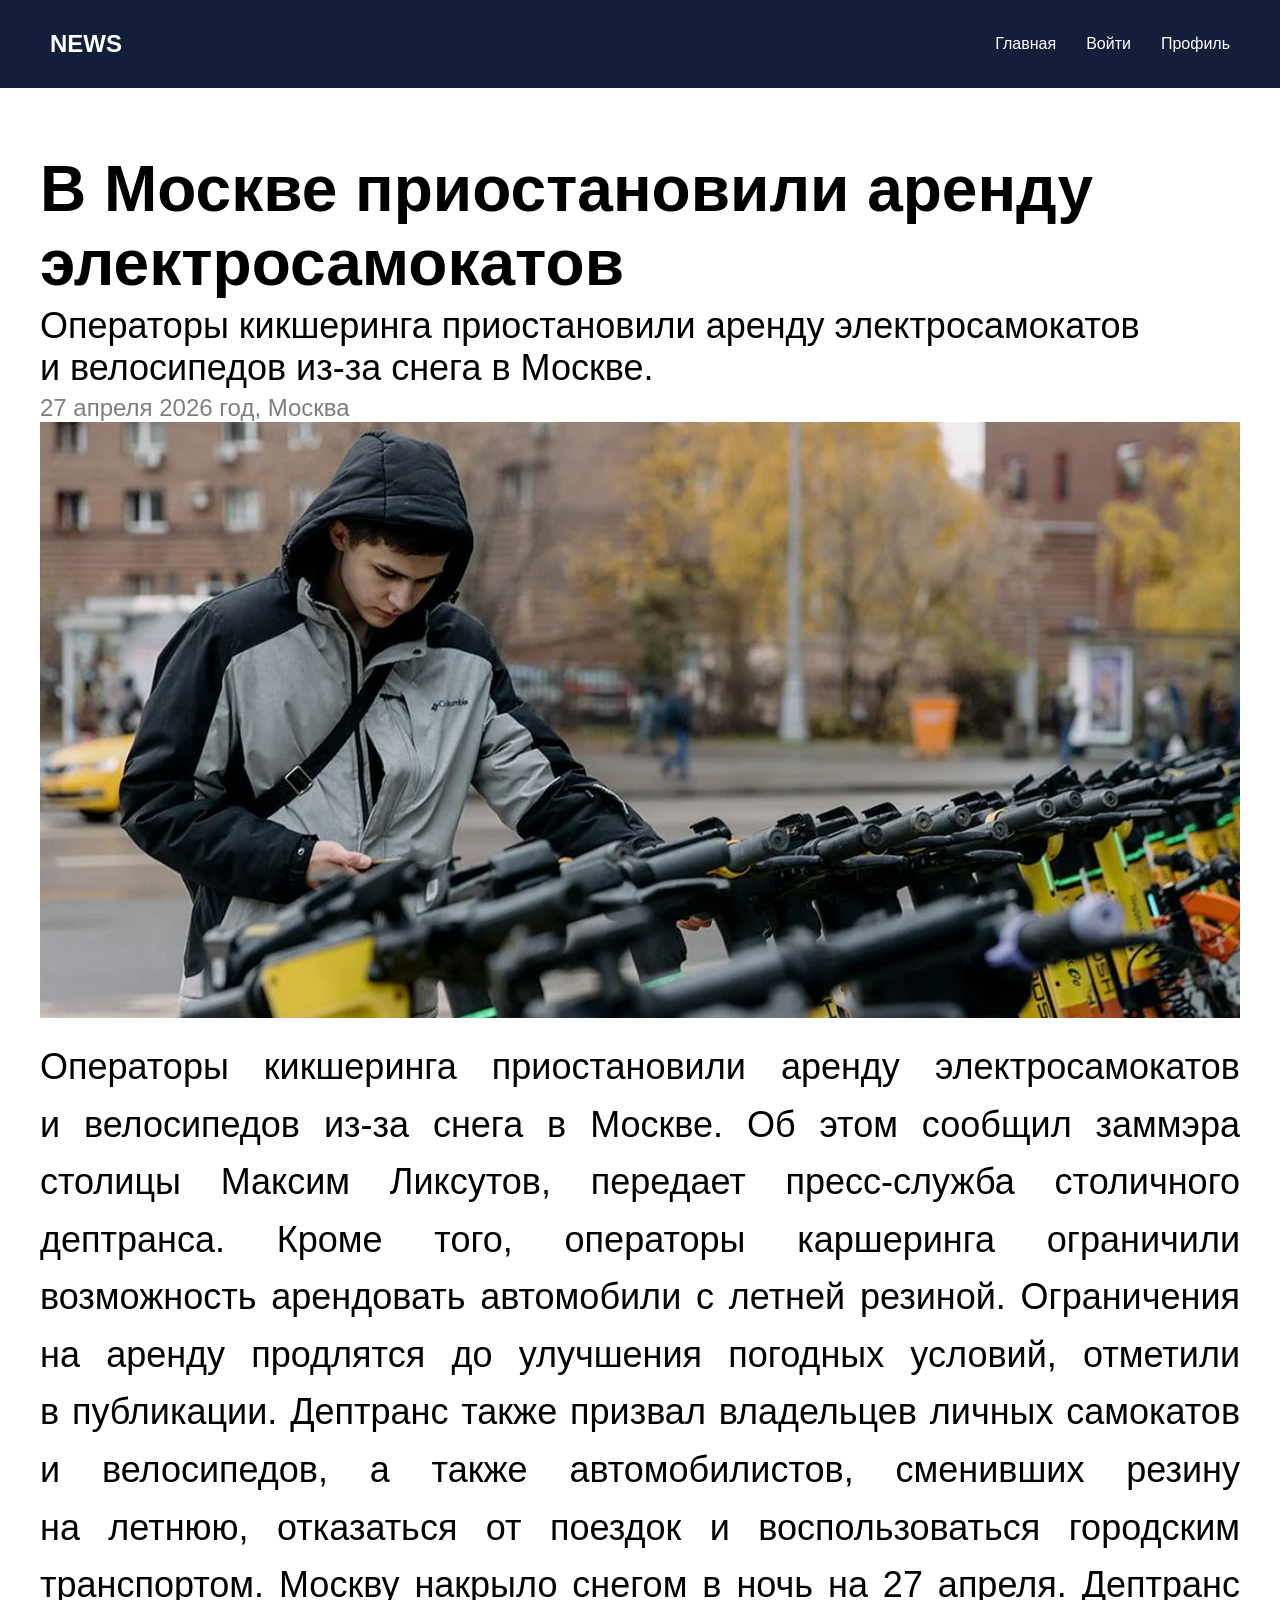
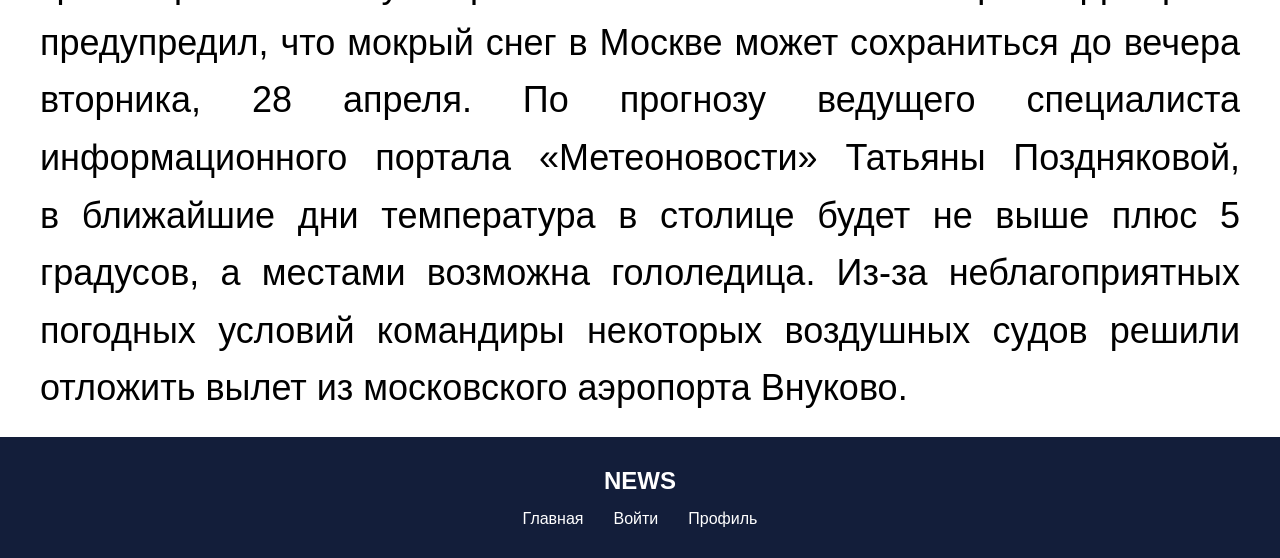
==== article.html @ 2db80577 "Создание страницы статья, но без комментариев" ====
<!DOCTYPE html>
<html lang="en">
<head>
    <meta charset="UTF-8">
    <meta name="viewport" content="width=device-width, initial-scale=1.0">
    <link rel="stylesheet" href="./css/style.css">
    <title>Статья</title>
</head>
<body>
    <header>
        <nav>
            <h2>NEWS</h2>
            <ul>
                <li>
                    <a href="index.html"> Главная</a>
                </li>
                <li>
                    <a href=""> Войти</a>
                </li>
                <li>
                    <a href="">Профиль</a>
                </li>
            </ul>
        </nav>
    </header>

    <main>
        <div class = "logo-article">
            <div>
                <h3>В Москве приостановили аренду электросамокатов</h3>
                <p>Операторы кикшеринга приостановили аренду электросамокатов и велосипедов из-за снега в Москве.</p>
                <p class = "date"> 27 апреля 2026 год, Москва</p>
            </div>
        </div>

        <div class = "photo-article"> 
            <img src="./img/a-1.png" alt = "">
        </div>

        <div class = "text">Операторы кикшеринга приостановили аренду электросамокатов и велосипедов из-за снега в Москве. Об этом сообщил заммэра столицы Максим Ликсутов,  передает пресс-служба столичного дептранса.

Кроме того, операторы каршеринга ограничили возможность арендовать автомобили с летней резиной. Ограничения на аренду продлятся до улучшения погодных условий, отметили в публикации.
Дептранс также призвал владельцев личных самокатов и велосипедов, а также  автомобилистов, сменивших резину на летнюю, отказаться от поездок  и воспользоваться городским транспортом.
Москву накрыло снегом в ночь на 27 апреля. Дептранс предупредил, что мокрый  снег в Москве может сохраниться до вечера вторника, 28 апреля.  По прогнозу ведущего специалиста информационного портала «Метеоновости»  Татьяны Поздняковой, в ближайшие дни температура в столице будет не выше плюс 5 градусов, а местами возможна гололедица.
Из-за неблагоприятных погодных условий командиры некоторых воздушных судов решили отложить вылет из московского аэропорта Внуково.
</div>
    </main>





    <footer>
        <nav>
            <h2>NEWS</h2>
            <ul>
                <li>
                    <a href="index.html"> Главная</a>

                </li>
                <li>
                    <a href=""> Войти</a>
                </li>
                <li>
                    <a href="">Профиль</a>
                </li>
            </ul>
        </nav>
    </footer>


</body>
</html>
---- css/style.css ----
body{
    padding: 0;
    margin: 0;
    font-family: Arial, Helvetica, sans-serif;
}

header {
    width: 100%;
    height: auto;
    background-color: rgb(19, 30, 58);
    padding: 30px;
    box-sizing: border-box;
    color: white;
}
nav{
    width: 100%;
    height: auto;
    display: flex;
    justify-content: space-between; 
    align-items: center; 
    padding: 0 20px; 
    box-sizing: border-box;
}

nav > h2 {
    margin: 0; 
}

nav > ul {
    display: flex;
    justify-content: flex-end;
    gap: 30px; 
    margin: 0;
    padding: 0;
    color: white;
}

nav > ul > li{
    list-style-type: none;
}

nav > ul>li>a {
    color: white;
    text-decoration: none;
}


.info-banner img {
    width: 100%;
    height: auto;

}

.container {
    margin-left: 20px;
}


nav > ul>li>a {
    color: white;
    text-decoration: none;
}
.featured{
    display: flex;
}
.featured-title{
    font-size: xx-large;
    margin-left: 20px;
}

.featured-text{
    font-size: x-large;
    margin-left: 20px;
}

.lenta {
    font-size: xx-large;
}
.section-title{
    font-size: xx-large;
}

.lenta-choice>a {
    text-decoration: none;    
    color: black;             
    background-color: rgba(0, 0, 0, 0.485); 
    padding: 5px 10px;      
    border-radius: 4px;     
    display: inline-block;      
}

.card-list{
    margin-top: 10px;
    margin-bottom: 20px;
}

.card{
    display: flex;
}


.card-title{
    margin-left: 20px;
    font-size: xx-large;
}

.card-text{
    margin-left: 20px;
    font-size: large;
    color: rgba(0, 0, 0, 0.485);
}

footer{
    width: 100%;
    height: auto;
    background-color: rgb(19, 30, 58);
    padding: 30px;
    box-sizing: border-box;
    color: white;

}

footer> nav > h2{
    text-align: center;
}

footer> nav {
    flex-direction: column; 
    justify-content: center; 
    align-items: center;    
    gap: 15px;           
}

footer>nav > ul {
    justify-content: center; 
    padding: 0;
}

/* статья */

.lenta-article{
    margin-left: 20px;
}

h3{
    font-size: 64px;
    margin-left: 40px;
    margin-bottom: 0px; 
}

p{ 
    font-size: 36px;
    margin-left: 40px;
    margin-top: 5px;
    margin-bottom: 0px;
}


.date {
    color: rgba(0, 0, 0, 0.505);
    font-size: 24px;
    margin-top: 5px;
    margin-left: 40px;
}

.photo-article{
    display: flex;
    justify-content: center;
    padding: 0 40px;
}


.photo-article>img {
  width: 100%;
  height: auto;
}


.text {
    display: flex;
    justify-content: center;
    padding: 0 40px;
    margin-top: 20px;
    margin-bottom: 20px;
    font-size: 36px;
    line-height: 1.6;
    text-align: justify;
    
}
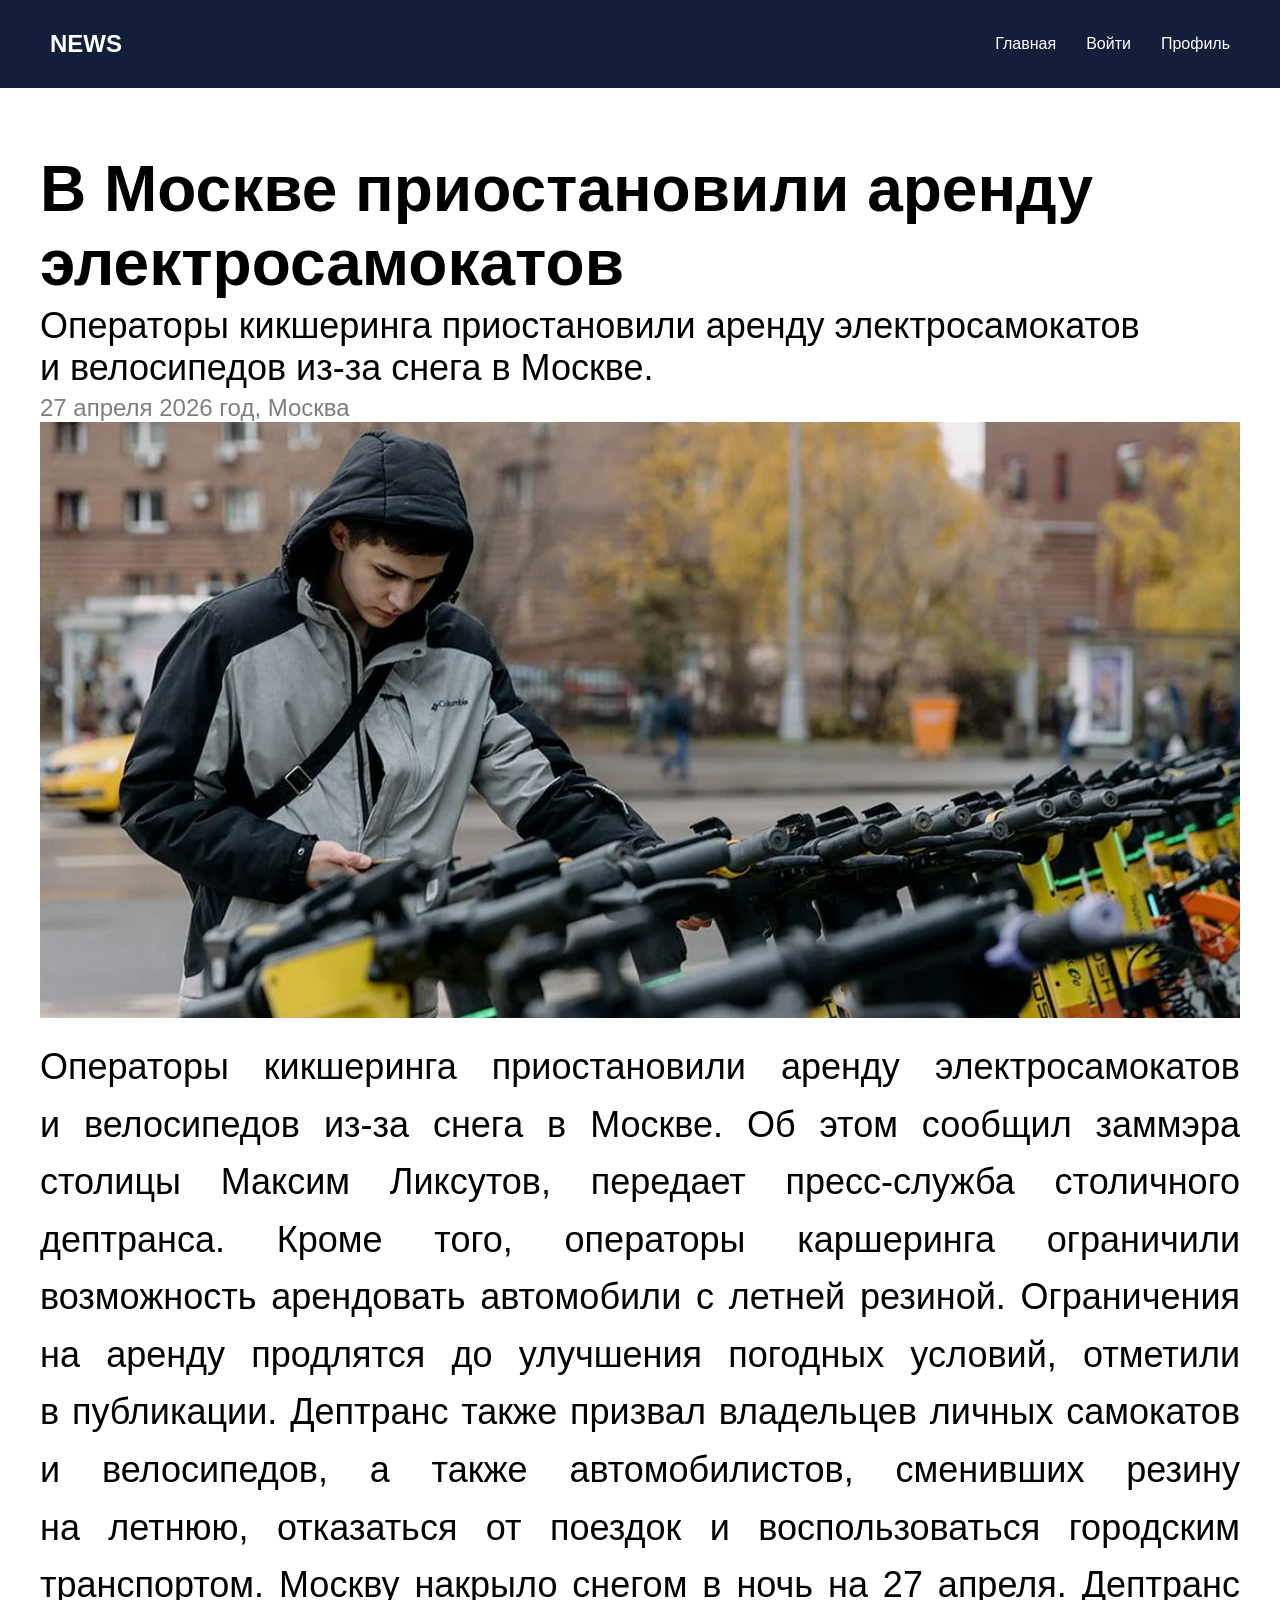
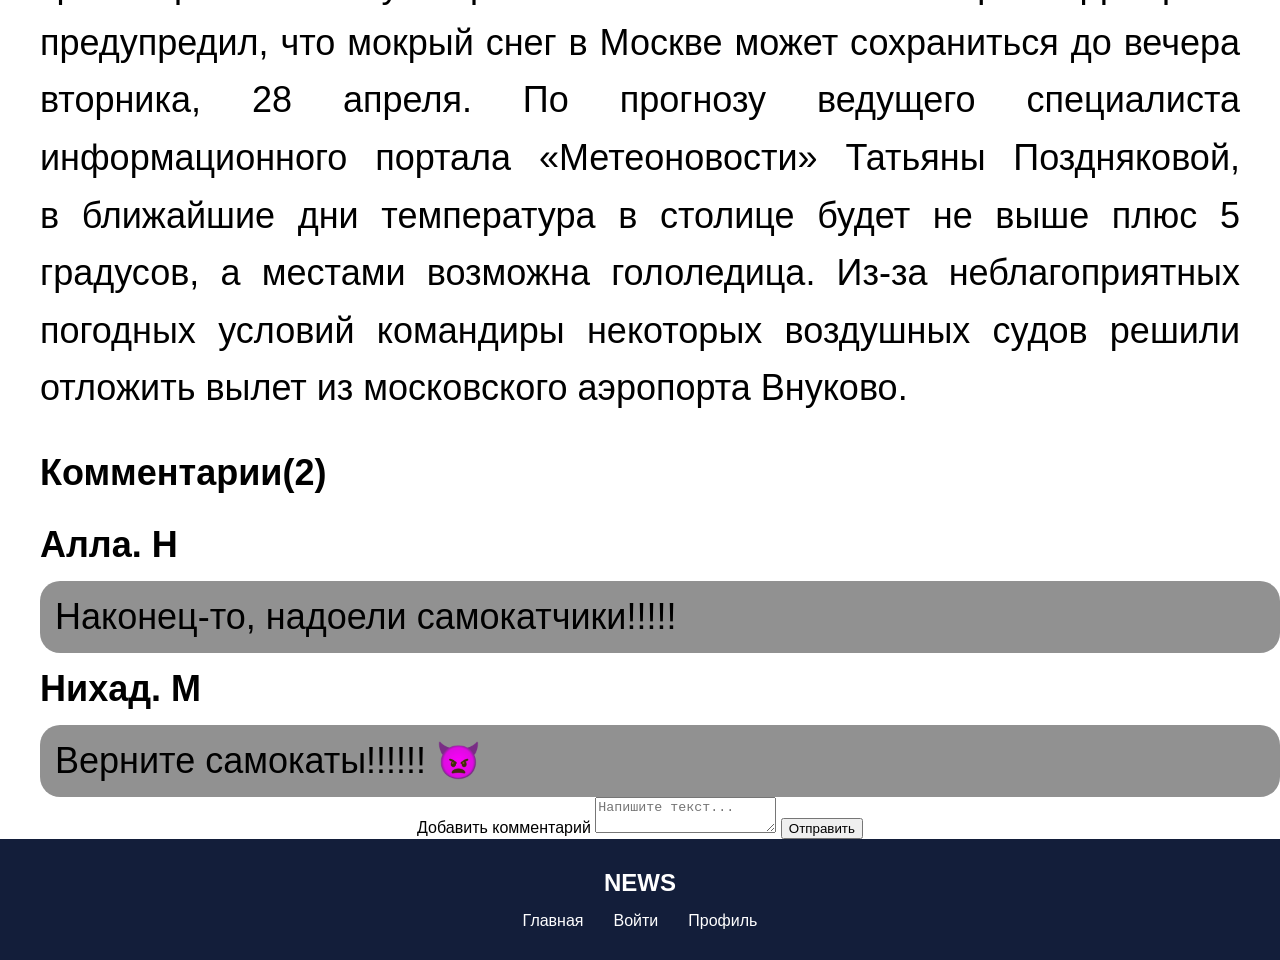
==== commit 718f8e85: "Создание страницы статья" ====
--- a/article.html
+++ b/article.html
@@ -44,11 +44,35 @@
 Москву накрыло снегом в ночь на 27 апреля. Дептранс предупредил, что мокрый  снег в Москве может сохраниться до вечера вторника, 28 апреля.  По прогнозу ведущего специалиста информационного портала «Метеоновости»  Татьяны Поздняковой, в ближайшие дни температура в столице будет не выше плюс 5 градусов, а местами возможна гололедица.
 Из-за неблагоприятных погодных условий командиры некоторых воздушных судов решили отложить вылет из московского аэропорта Внуково.
 </div>
-    </main>
+
+    <div class ="comment-container">
+
+
+        <div class = "title-comment">Комментарии(2)</div>
+        <div class = "comment">
+            <div class = "author"> Алла. Н</div>
+            <div class = "name-comment">Наконец-то, надоели самокатчики!!!!!</div>
+        </div>
+
+        <div class = "comment">
+            <div class = "author"> Нихад. М</div>
+            <div class = "name-comment">Верните самокаты!!!!!! 👿</div>
+        </div>
+
+        <div class = "add-comment">
+            <label class = "add-comment-label"> Добавить комментарий</label>
+            <textarea class = "input-comment" placeholder="Напишите текст..."></textarea>
+            <button class = "send-button ">Отправить</button>
+        </div>
 
 
 
 
+    </div>
+
+
+
+    </main>
 
     <footer>
         <nav>
--- a/css/style.css
+++ b/css/style.css
@@ -188,4 +188,41 @@
     
 }
 
-
+/* комменты */
+
+.comment-container{
+    width: 100%;
+    height: auto;
+    margin: 0 auto;
+    border-radius: 20px;
+    text-align: center;
+}
+
+.title-comment {
+    font-size: 36px;
+    margin-left: 20px;
+    padding: 15px 20px;
+    text-align: left;
+    font-weight: bold;
+
+}
+
+.author {
+    font-size: 36px;
+    margin-left: 20px;
+    padding: 15px 20px;
+    text-align: left;
+    font-weight: bold;
+}
+
+.name-comment{
+    text-align: left;
+    font-size: 36px;
+    margin-left: 40px;
+    background-color: rgba(0, 0, 0, 0.43);
+    border-radius: 20px;
+    padding: 15px;
+
+}
+
+
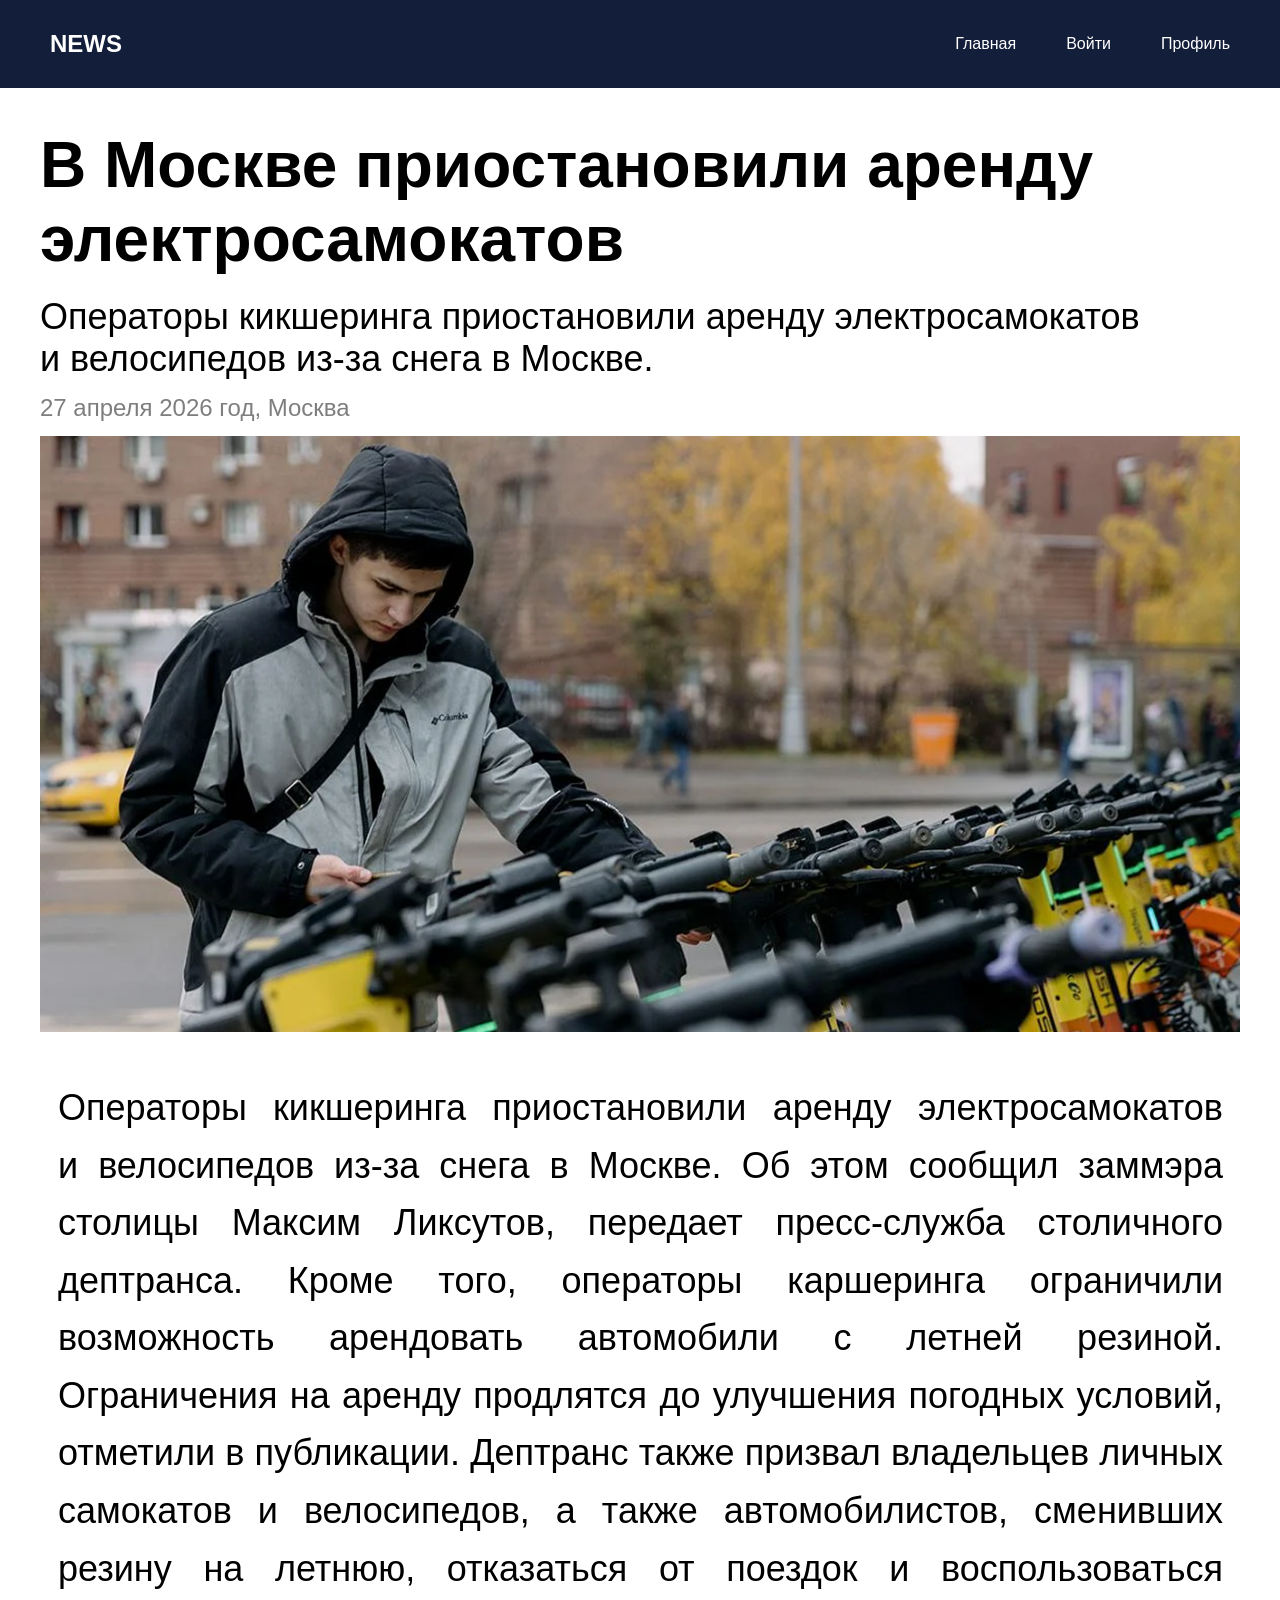
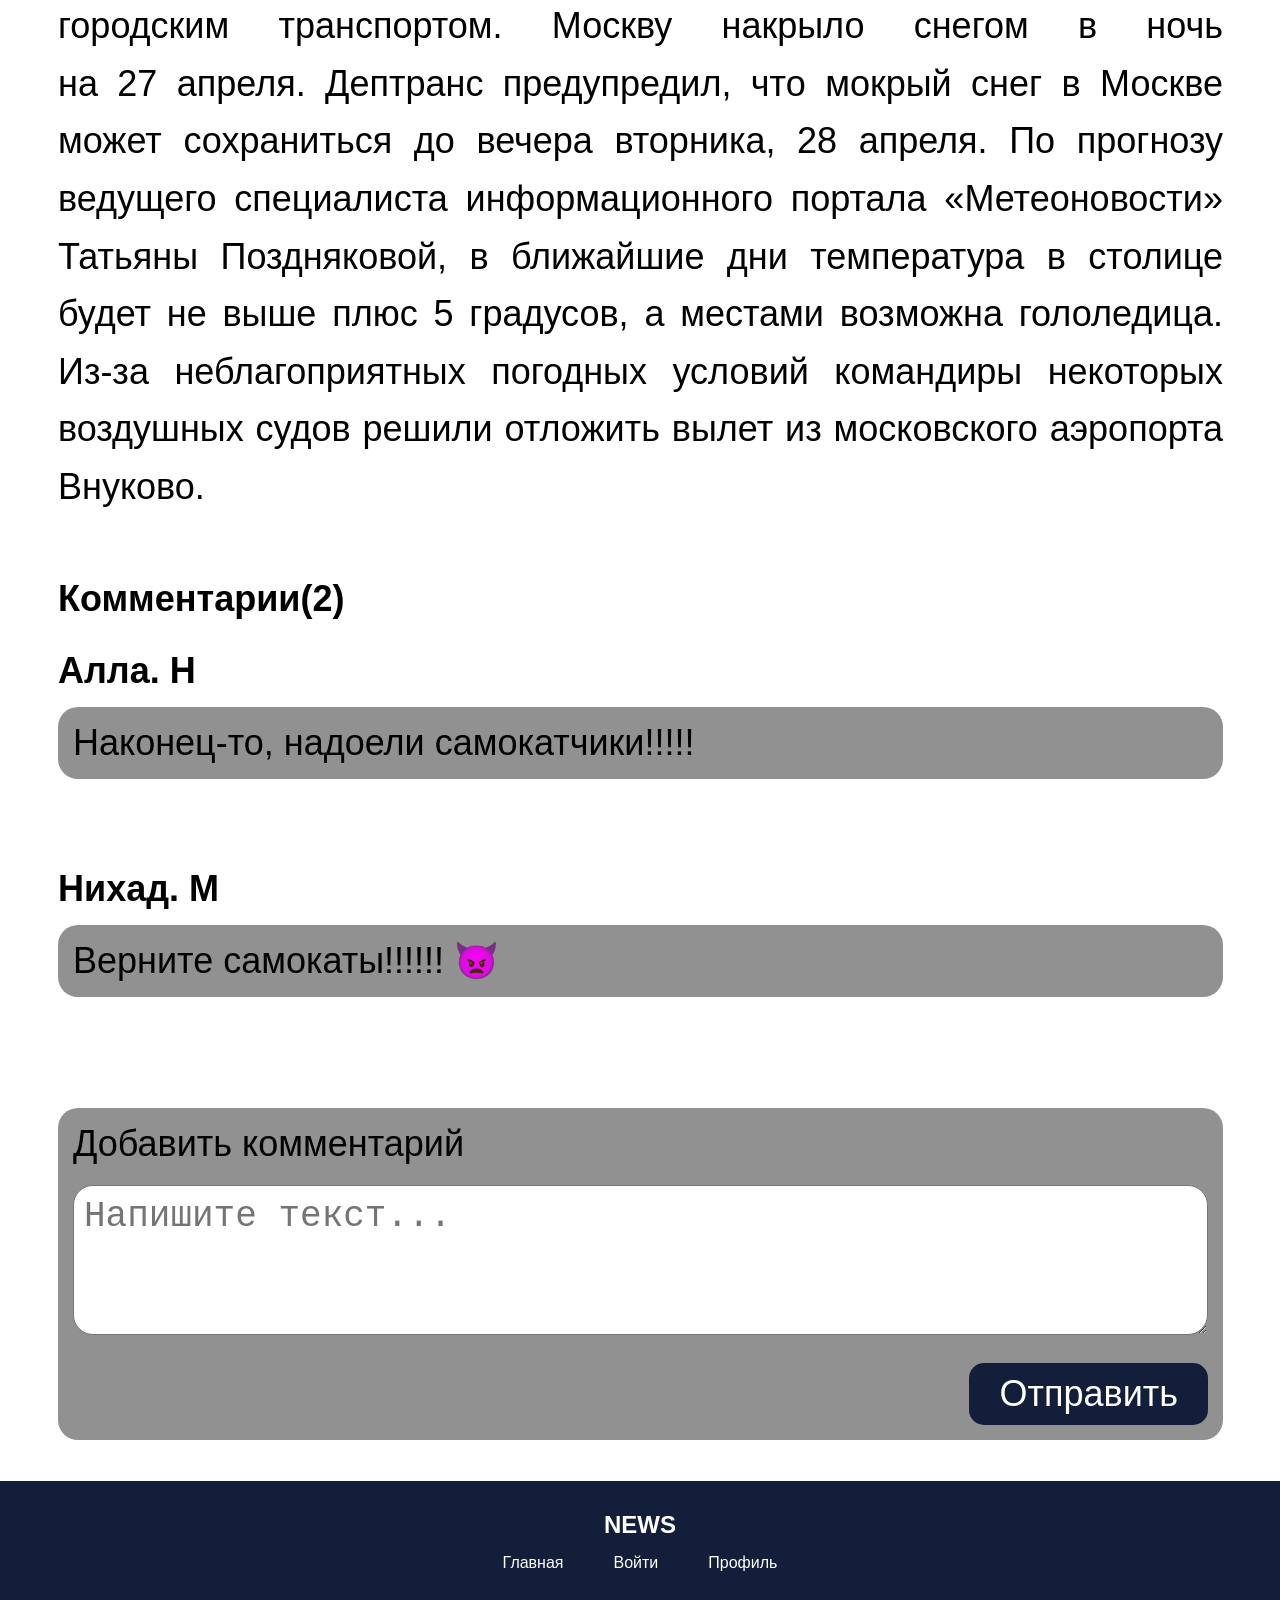
==== commit 27115c2d: "Полностью готова страница статья" ====
--- a/article.html
+++ b/article.html
@@ -15,10 +15,10 @@
                     <a href="index.html"> Главная</a>
                 </li>
                 <li>
-                    <a href=""> Войти</a>
+                    <a href="news.html"> Войти</a>
                 </li>
                 <li>
-                    <a href="">Профиль</a>
+                    <a href="profile.html">Профиль</a>
                 </li>
             </ul>
         </nav>
@@ -65,11 +65,7 @@
             <button class = "send-button ">Отправить</button>
         </div>
 
-
-
-
     </div>
-
 
 
     </main>
@@ -83,10 +79,10 @@
 
                 </li>
                 <li>
-                    <a href=""> Войти</a>
+                    <a href="news.html"> Войти</a>
                 </li>
                 <li>
-                    <a href="">Профиль</a>
+                    <a href="profile.html">Профиль</a>
                 </li>
             </ul>
         </nav>
--- a/css/style.css
+++ b/css/style.css
@@ -28,8 +28,7 @@
 
 nav > ul {
     display: flex;
-    justify-content: flex-end;
-    gap: 30px; 
+    gap: 50px; 
     margin: 0;
     padding: 0;
     color: white;
@@ -89,6 +88,7 @@
     display: inline-block;      
 }
 
+
 .card-list{
     margin-top: 10px;
     margin-bottom: 20px;
@@ -144,15 +144,16 @@
 
 h3{
     font-size: 64px;
+    margin-top: 40px;
     margin-left: 40px;
-    margin-bottom: 0px; 
+    margin-bottom: 20px; 
 }
 
 p{ 
     font-size: 36px;
     margin-left: 40px;
     margin-top: 5px;
-    margin-bottom: 0px;
+    margin-bottom: 14px;
 }
 
 
@@ -177,52 +178,104 @@
 
 
 .text {
-    display: flex;
-    justify-content: center;
-    padding: 0 40px;
-    margin-top: 20px;
-    margin-bottom: 20px;
+    display: block; 
+    margin-left: 58px;
+    margin-right: 57px;
+    margin-top: 47px;
+    margin-bottom: 47px;
+    
     font-size: 36px;
     line-height: 1.6;
     text-align: justify;
+}
+
+/* комменты */
+
+.comment-container {
+    display: block;
+    margin-left: 58px;
+    margin-right: 57px;
+    width: auto;
+    height: auto;
+    border-radius: 20px;
+}
+
+
+.title-comment {
+    font-size: 36px;
+    font-weight: bold;
+    text-align: left;
+    margin-left: 0; 
+    padding: 15px 0;
+}
+
+.author {
+    font-size: 36px;
+    font-weight: bold;
+    text-align: left;
+    margin-left: 0; 
+    padding: 15px 0;
+}
+
+
+.name-comment{
+
+    text-align: left;
+    font-size: 36px;
+    background-color: rgba(0, 0, 0, 0.43);
+    border-radius: 20px;
+    padding: 15px;
+    margin-bottom: 74px;
+    margin-left: 0;
+    margin-right: 0;
+}
+
+.add-comment-label{
+    text-align: left;
+    font-size: 36px;
+    margin-bottom: 20px;
+
     
 }
 
-/* комменты */
-
-.comment-container{
-    width: 100%;
-    height: auto;
-    margin: 0 auto;
-    border-radius: 20px;
-    text-align: center;
-}
-
-.title-comment {
-    font-size: 36px;
-    margin-left: 20px;
-    padding: 15px 20px;
-    text-align: left;
-    font-weight: bold;
-
-}
-
-.author {
-    font-size: 36px;
-    margin-left: 20px;
-    padding: 15px 20px;
-    text-align: left;
-    font-weight: bold;
-}
-
-.name-comment{
-    text-align: left;
-    font-size: 36px;
-    margin-left: 40px;
+.add-comment{
+
+    margin-top: 111px;
+    text-align: left;
+    font-size: 36px;
     background-color: rgba(0, 0, 0, 0.43);
     border-radius: 20px;
     padding: 15px;
-
-}
-
-
+    margin-bottom: 41px;
+    margin-left: 0;
+    margin-right: 0;
+    display: flex;   
+    flex-direction: column;
+
+}
+
+.input-comment{
+    width: 100%;
+    height: 150px; 
+    padding: 10px; 
+    box-sizing: border-box; 
+    resize: vertical; 
+    font-size: 36px;
+    color: rgba(0, 0, 0, 0.43);
+    border-radius: 20px;
+
+}
+
+.send-button {
+    color: white;
+    background-color: rgb(19, 30, 58);
+    font-size: 36px;
+    margin-top: 28px;
+    align-self: flex-end;
+    border: none;
+    border-radius: 15px;
+    padding: 10px 30px;  
+    cursor: pointer;
+    
+}
+
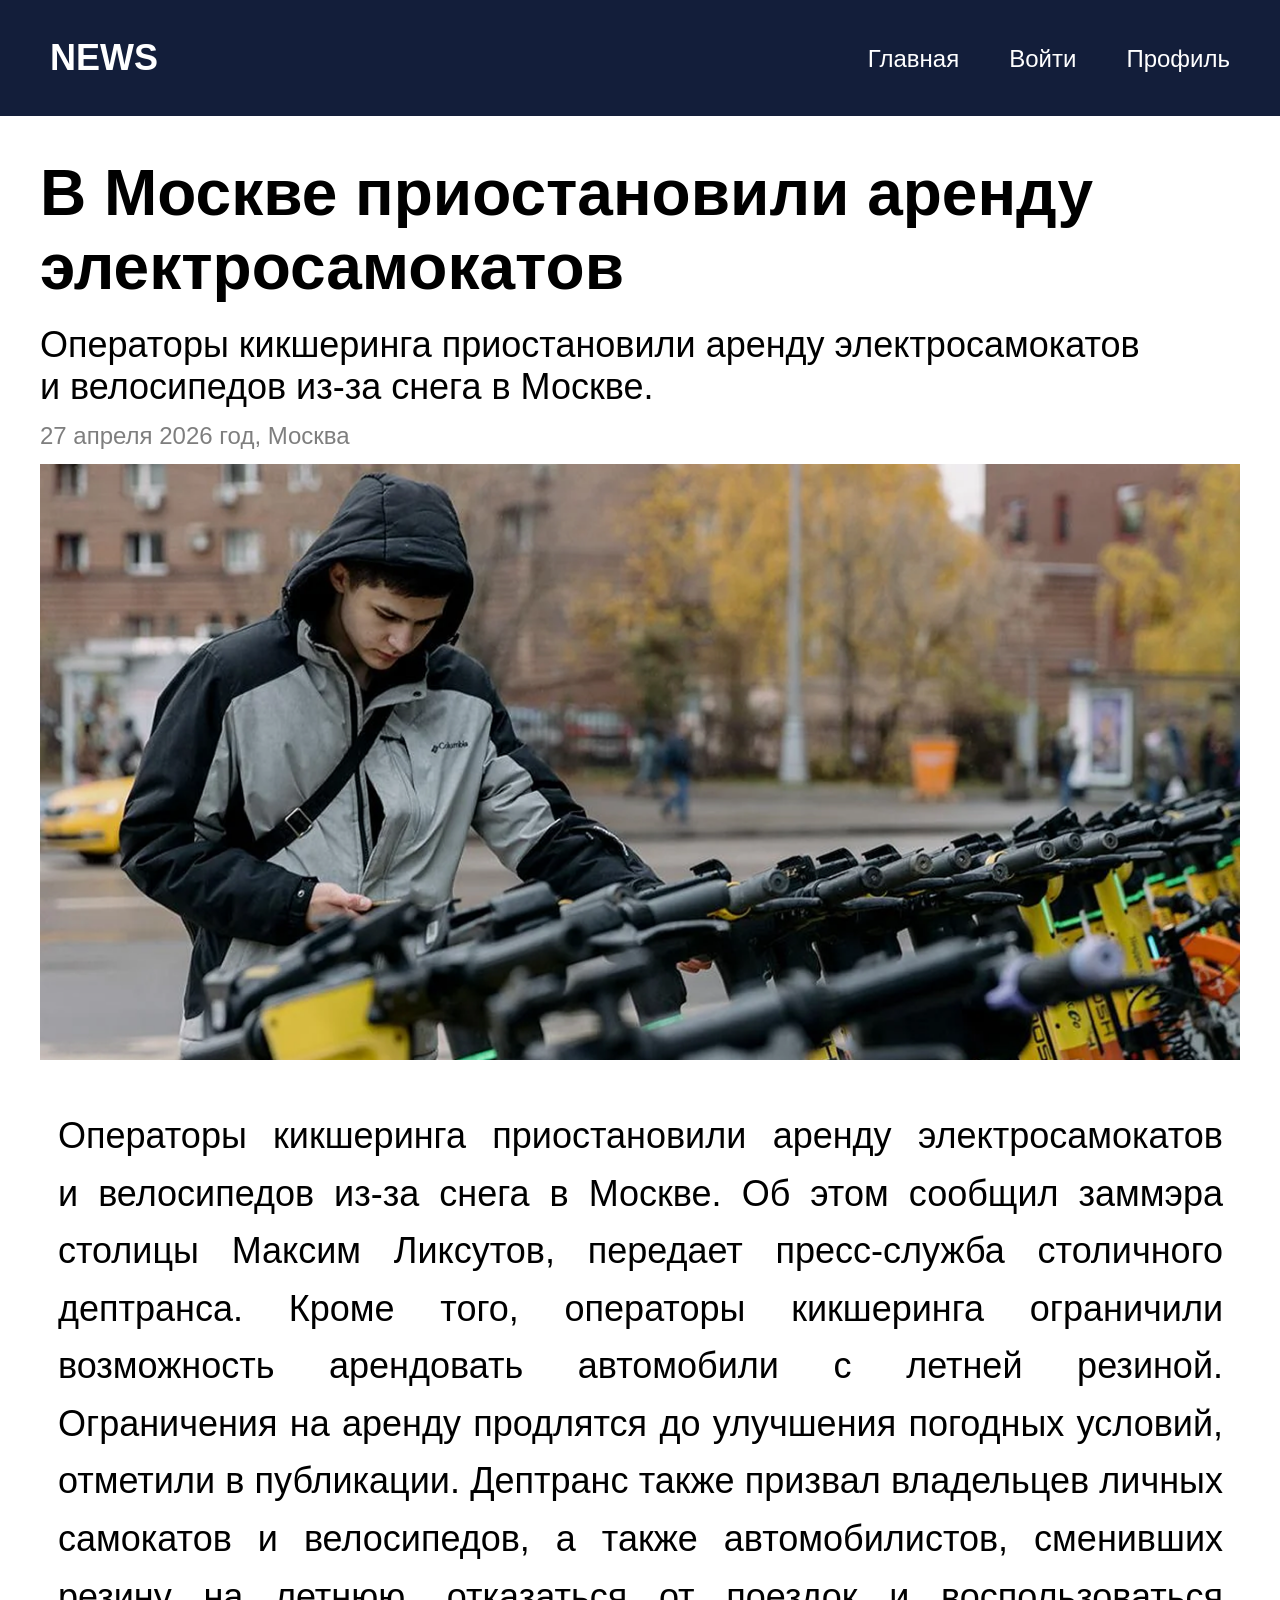
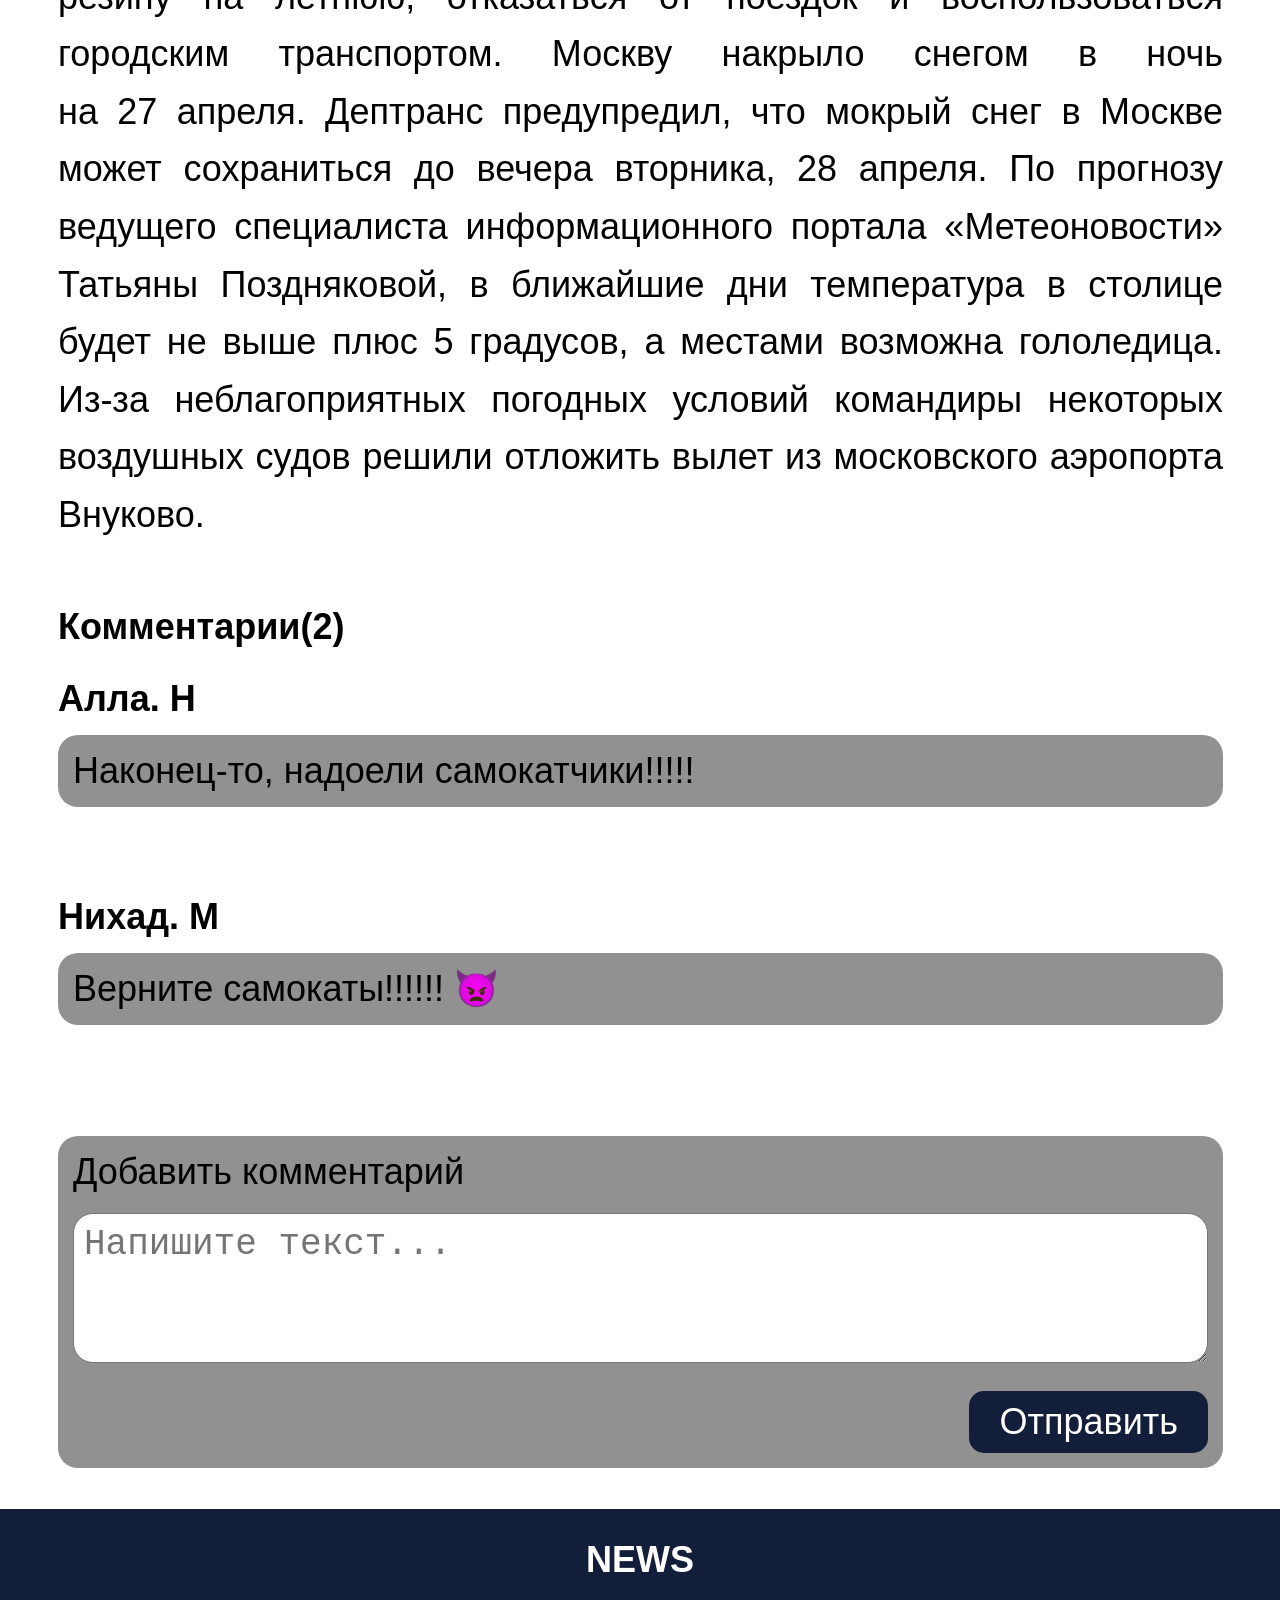
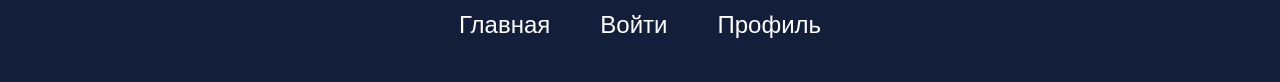
==== commit 032f242d: "Адаптация под телефон полностью готова статья" ====
--- a/article.html
+++ b/article.html
@@ -39,7 +39,7 @@
 
         <div class = "text">Операторы кикшеринга приостановили аренду электросамокатов и велосипедов из-за снега в Москве. Об этом сообщил заммэра столицы Максим Ликсутов,  передает пресс-служба столичного дептранса.
 
-Кроме того, операторы каршеринга ограничили возможность арендовать автомобили с летней резиной. Ограничения на аренду продлятся до улучшения погодных условий, отметили в публикации.
+Кроме того, операторы кикшеринга ограничили возможность арендовать автомобили с летней резиной. Ограничения на аренду продлятся до улучшения погодных условий, отметили в публикации.
 Дептранс также призвал владельцев личных самокатов и велосипедов, а также  автомобилистов, сменивших резину на летнюю, отказаться от поездок  и воспользоваться городским транспортом.
 Москву накрыло снегом в ночь на 27 апреля. Дептранс предупредил, что мокрый  снег в Москве может сохраниться до вечера вторника, 28 апреля.  По прогнозу ведущего специалиста информационного портала «Метеоновости»  Татьяны Поздняковой, в ближайшие дни температура в столице будет не выше плюс 5 градусов, а местами возможна гололедица.
 Из-за неблагоприятных погодных условий командиры некоторых воздушных судов решили отложить вылет из московского аэропорта Внуково.
--- a/css/style.css
+++ b/css/style.css
@@ -3,7 +3,7 @@
     margin: 0;
     font-family: Arial, Helvetica, sans-serif;
 }
-
+/*шапка*/
 header {
     width: 100%;
     height: auto;
@@ -21,6 +21,9 @@
     padding: 0 20px; 
     box-sizing: border-box;
 }
+h2{
+    font-size: 36px;
+}
 
 nav > h2 {
     margin: 0; 
@@ -41,42 +44,66 @@
 nav > ul>li>a {
     color: white;
     text-decoration: none;
-}
-
-
-.info-banner img {
+    font-size: 24px;
+}
+
+nav > ul>li>a:hover{
+    color: rgba(255, 255, 255, 0.539);
+}
+
+/*баннер с кнопкоф*/
+.info-banner {
+    position: relative;
+    display: inline-block; 
+    width: 100%;
+}
+
+.info-banner > img {
     width: 100%;
     height: auto;
-
-}
-
+    display: block;
+}
+
+
+/*контент на стр*/
 .container {
+    margin-left: 29px;
+    margin-right: 28px;
+}
+
+.section-title{
+    margin-top: 44px;
+    font-size: 40px;
+}
+
+
+nav > ul>li>a {
+    color: white;
+    text-decoration: none;
+}
+nav > ul>li>a:hover{
+    color: rgba(0, 0, 0, 0.500);
+}
+
+/*главная новость*/ 
+.featured{
+    display: flex;
+}
+.featured-title{
+    font-size: 48px;
     margin-left: 20px;
 }
 
-
-nav > ul>li>a {
-    color: white;
-    text-decoration: none;
-}
-.featured{
-    display: flex;
-}
-.featured-title{
-    font-size: xx-large;
+.featured-text{
+    font-size: 24px;
     margin-left: 20px;
 }
 
-.featured-text{
-    font-size: x-large;
-    margin-left: 20px;
-}
-
 .lenta {
-    font-size: xx-large;
+    font-size: 40px;
 }
 .section-title{
-    font-size: xx-large;
+    font-size: 36px;
 }
 
 .lenta-choice>a {
@@ -85,31 +112,38 @@
     background-color: rgba(0, 0, 0, 0.485); 
     padding: 5px 10px;      
     border-radius: 4px;     
-    display: inline-block;      
-}
-
-
+    display: inline-block;  
+    margin-bottom: 35px;   
+}
+
+.lenta-choice>a:hover {
+    color:rgba(255, 255, 255, 0.498);
+}
+
+/*лента новостей*/
 .card-list{
     margin-top: 10px;
-    margin-bottom: 20px;
+    margin-bottom: 63px;
 }
 
 .card{
     display: flex;
+    margin-bottom: 15px;
 }
 
 
 .card-title{
+    margin-top: auto;
     margin-left: 20px;
-    font-size: xx-large;
+    font-size: 36px;
 }
 
 .card-text{
     margin-left: 20px;
-    font-size: large;
+    font-size: 20px;
     color: rgba(0, 0, 0, 0.485);
 }
-
+/*подвал*/
 footer{
     width: 100%;
     height: auto;
@@ -279,3 +313,312 @@
     
 }
 
+.send-button:hover {
+    color:rgba(255, 255, 255, 0.498);
+}
+
+/* страница входа*/
+
+.banner-btn2 {
+    position: absolute; 
+    top: 250px;
+    left: 55px;
+    color: white;
+    background-color: red;
+    padding: 15px 50px;
+    font-size: 20px;
+    border-radius: 20px;
+    text-decoration: none;
+    white-space: nowrap;
+}
+.banner-btn2:hover {
+    color:rgba(255, 255, 255, 0.498);
+}
+
+
+.content-news {
+    position: relative;
+    height: 1000px;  
+}
+
+.prem {
+    position: absolute;
+    left: 850px;
+    top: 70px;
+    width: 590px;
+    height: 673px;
+    padding: 20px;
+    box-sizing: border-box;
+    background-color: rgba(0, 0, 0, 0.375);
+    border-radius: 20px;
+}
+
+.prem > h2{
+    font-size: 36px;
+    display: flex;
+    justify-content: center;
+
+}
+ul>li{
+    font-size: 28px;
+    line-height: 2;
+}
+.btn-3{
+    background-color:rgb(19, 30, 58);
+    color: white;
+    padding: 15px 25px;
+    border-radius: 20px;
+    font-size: 30px;
+    cursor: pointer;
+    text-align: center;
+    display: block;
+    margin-left: 45px;
+    margin-right: 45px;
+    border: none;
+}
+.btn-3:hover {
+    color:rgba(255, 255, 255, 0.498);
+}
+
+/*блок войти*/
+.content-news{
+    display: flex;
+
+}
+
+.login-block {
+    position: absolute;
+    left: 84px;
+    top: 60px;
+}
+
+.input-field{
+    margin-top: 36px;
+    margin-bottom: 37px;
+    border-radius: 20px;
+    font-size: 36px;
+    padding: 15px 35px;
+    width: 595px;
+    height: auto;
+
+}
+.btn-login{
+    width: 670px;
+    height: auto;
+    background-color: rgb(19, 30, 58);
+    color: white;
+    font-size: 36px;
+    border-radius: 20px;
+    padding: 15px 35px;
+    cursor: pointer;
+}
+.btn-login:hover {
+    color:rgba(255, 255, 255, 0.498);
+}
+
+.login-title{
+    font-size: 48px;
+    display: flex;
+    justify-content: center;
+}
+
+.vxod{
+    font-size: 36px;
+    background: none;
+    border: none;
+    cursor: pointer;
+    color: black;
+    padding: 10px 20px;
+    transition: 0.3s;  
+}
+
+.vxod:hover {
+    color:rgba(0, 0, 0, 0.492);
+}
+.reg{
+    font-size: 36px;
+    background: none;
+    border: none;
+    cursor: pointer;
+    color: black;
+    padding: 10px 20px;
+    transition: 0.3s;  
+}
+
+.reg:hover {
+    color:rgba(0, 0, 0, 0.492);
+}
+
+.login{
+    display: flex;
+    gap: 20px;
+    border-bottom: 2px solid black;
+}
+
+@media (max-width: 720px){
+    /*первая стр*/
+    header {
+        padding: 15px;
+    }
+    nav {
+        flex-direction: column;
+        gap: 15px;
+        padding: 0;
+    }
+    nav>h2 {
+        font-size: 28px;
+        margin: 0;
+    }
+    nav>ul {
+        flex-wrap: wrap;
+        justify-content: center;
+        gap: 20px;
+    }
+    nav>ul>li>a{
+        font-size: 18px;
+    }
+
+    .container {
+        margin-left: 16px;
+        margin-right: 16px;
+    }
+
+    .section-title {
+        font-size: 28px;
+        margin-top: 30px;
+    }
+
+    .featured{
+        flex-direction: column;
+    }
+
+    .featured-img>img {
+        width: 100%;
+        height: auto;
+        display: block;
+    }
+
+    .featured-title {
+        font-size: 24px;
+        margin-left: 0;
+        margin-top: 15px;
+    }
+
+    .featured-text {
+        font-size: 16px;
+        margin-left: 0;
+    }
+
+    .lenta {
+        font-size: 28px;
+        margin-top: 30px;
+        margin-bottom: 15px;
+    }
+
+    .lenta-choice > a {
+        font-size: 14px;
+        padding: 5px 12px;
+        margin-bottom: 20px;
+        display: inline-block;
+        margin-right: 5px;
+    }
+
+    .card-list {
+        margin-bottom: 40px;
+    }
+
+    .card {
+        flex-direction: column;
+        margin-bottom: 30px;
+    }
+
+    .card-img >img {
+        width: 100%;
+        height: auto;
+        display: block;
+    }
+
+    .card-title {
+        font-size: 22px;
+        margin-left: 0;
+        margin-top: 12px;
+    }
+
+    .card-text {
+        font-size: 16px;
+        margin-left: 0;
+        color: rgba(0, 0, 0, 0.6);
+    }
+
+    /*стр статья*/
+    h3 {
+        font-size: 28px;
+        margin: 20px 16px 10px 16px;
+    }
+
+    .date {
+        font-size: 16px;
+        margin-left: 16px;
+        margin-bottom: 20px;
+        margin-top: 5px;
+    }
+    p{
+       font-size: 22px;
+        margin-left: 16px;
+        margin-bottom: 20px; 
+    }
+
+    .photo-article{
+        padding: 0 16px;
+    }
+    .text{
+        font-size: 20px;
+        margin-right: 20px;
+        margin-left: 20px;
+        margin-bottom: 20px;
+        margin-top: 5px;
+    }
+
+    .comment-container {
+        margin-left: 16px;
+        margin-right: 16px;
+        width: auto;
+    }
+    .title-comment{
+        margin-top: 15px;
+        font-size: 18px;
+    }
+    .author{
+        margin-top: 5px;
+        font-size: 18px;
+    }
+
+    .name-comment{
+        font-size: 16px;
+        padding: 12px;
+        margin-top: auto;
+        margin-bottom: auto;
+    }
+
+    .add-comment{
+        margin-top: 20px;
+        font-size: 16px;
+        padding: 12px;
+
+    }
+    .input-comment{
+        padding: 12px;
+        font-size: 16px;
+    }
+    .add-comment-label{
+        font-size: 24px;
+
+    }
+    .send-button{
+        font-size: 16px;
+
+    }
+
+
+
+}
